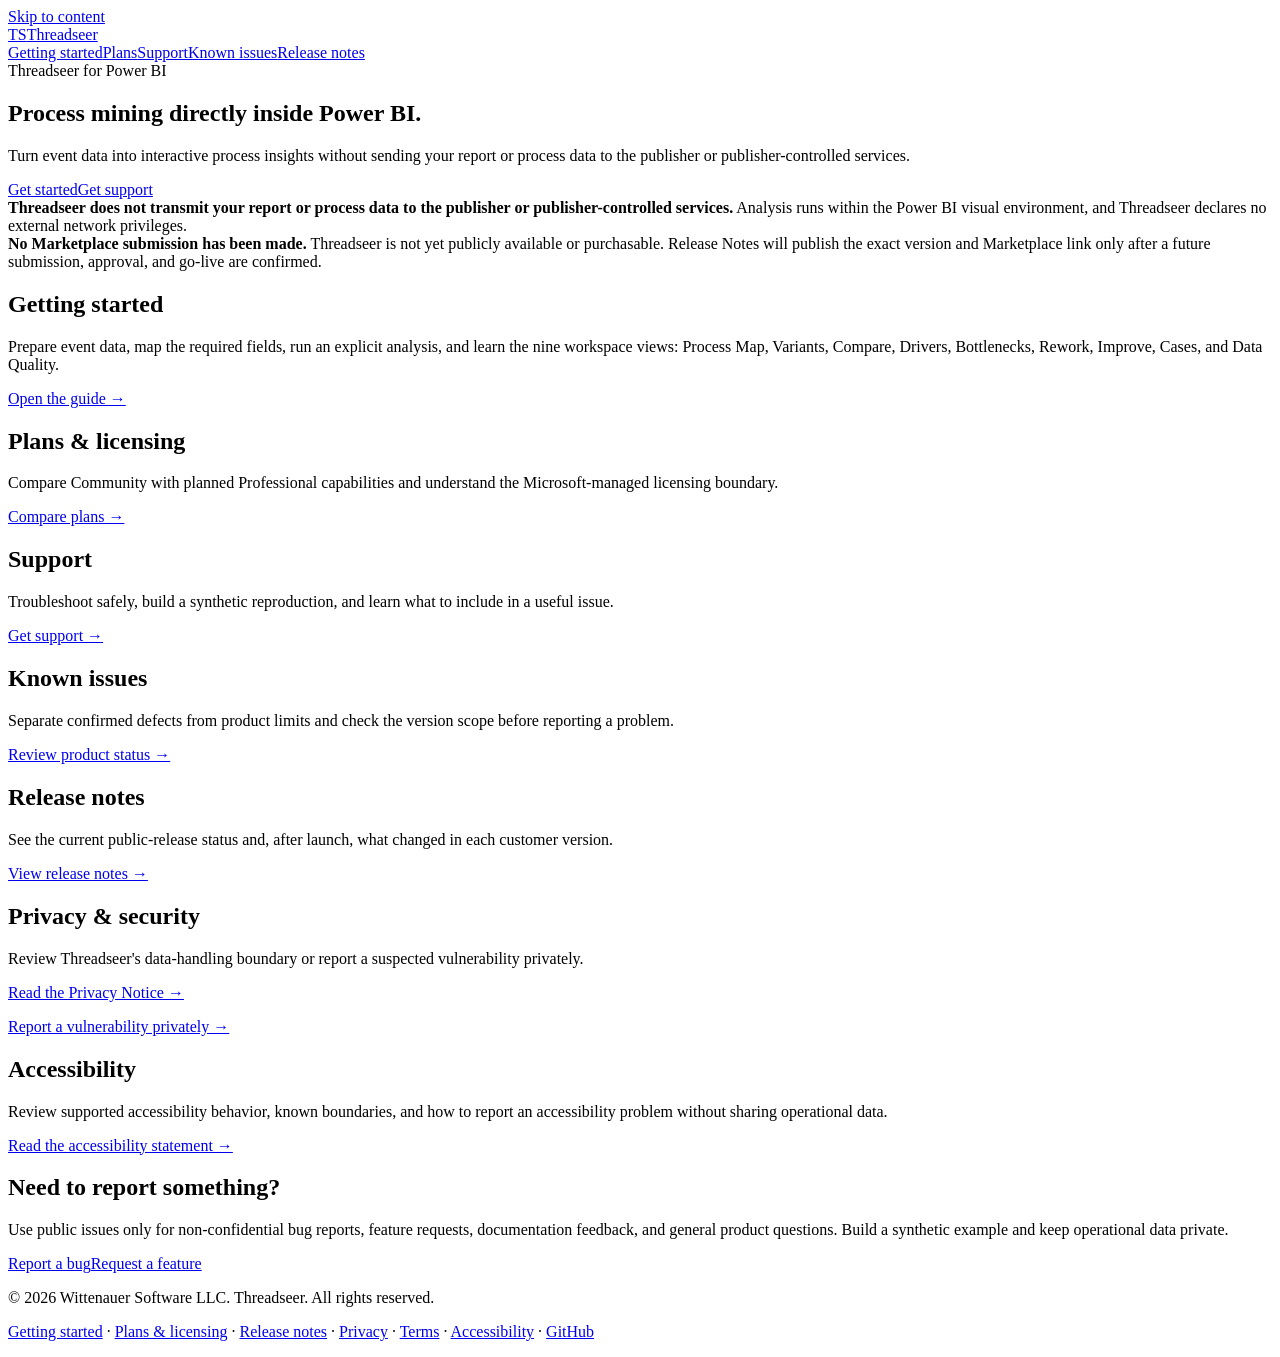
==== docs/index.html @ 97a92abc "Move Threadseer support to company ownership" ====
<!doctype html>
<html lang="en">
<head>
  <meta charset="utf-8">
  <meta name="viewport" content="width=device-width, initial-scale=1">
  <meta name="description" content="Threadseer brings privacy-first process mining, variants, bottlenecks, rework, and case investigation directly into Power BI.">
  <title>Threadseer for Power BI</title>
  <link rel="stylesheet" href="./assets/styles.css?v=20260809-docs-launch">
</head>
<body>
  <a class="skip-link" href="#main">Skip to content</a>
  <header class="site-header">
    <nav class="nav" aria-label="Primary">
      <a class="brand" href="./"><span class="brand-mark" aria-hidden="true">TS</span>Threadseer</a>
      <div class="nav-links"><a href="./getting-started/">Getting started</a><a href="./licensing/">Plans</a><a href="./support/">Support</a><a href="./known-issues/">Known issues</a><a href="./release-notes/">Release notes</a></div>
    </nav>
  </header>
  <main id="main">
    <section class="hero"><div class="hero-inner">
      <div class="eyebrow">Threadseer for Power BI</div>
      <h1>Process mining directly inside Power BI.</h1>
      <p class="lede">Turn event data into interactive process insights without sending your report or process data to the publisher or publisher-controlled services.</p>
      <div class="actions"><a class="button" href="./getting-started/">Get started</a><a class="button secondary" href="./support/">Get support</a></div>
    </div></section>
    <section class="content" aria-label="Threadseer resources">
      <div class="notice"><strong>Threadseer does not transmit your report or process data to the publisher or publisher-controlled services.</strong> Analysis runs within the Power BI visual environment, and Threadseer declares no external network privileges.</div>
      <div class="notice warning"><strong>No Marketplace submission has been made.</strong> Threadseer is not yet publicly available or purchasable. Release Notes will publish the exact version and Marketplace link only after a future submission, approval, and go-live are confirmed.</div>
      <div class="grid">
        <article class="card"><h2>Getting started</h2><p>Prepare event data, map the required fields, run an explicit analysis, and learn the nine workspace views: Process Map, Variants, Compare, Drivers, Bottlenecks, Rework, Improve, Cases, and Data Quality.</p><p><a href="./getting-started/">Open the guide &rarr;</a></p></article>
        <article class="card"><h2>Plans &amp; licensing</h2><p>Compare Community with planned Professional capabilities and understand the Microsoft-managed licensing boundary.</p><p><a href="./licensing/">Compare plans &rarr;</a></p></article>
        <article class="card"><h2>Support</h2><p>Troubleshoot safely, build a synthetic reproduction, and learn what to include in a useful issue.</p><p><a href="./support/">Get support &rarr;</a></p></article>
        <article class="card"><h2>Known issues</h2><p>Separate confirmed defects from product limits and check the version scope before reporting a problem.</p><p><a href="./known-issues/">Review product status &rarr;</a></p></article>
        <article class="card"><h2>Release notes</h2><p>See the current public-release status and, after launch, what changed in each customer version.</p><p><a href="./release-notes/">View release notes &rarr;</a></p></article>
        <article class="card"><h2>Privacy &amp; security</h2><p>Review Threadseer's data-handling boundary or report a suspected vulnerability privately.</p><p><a href="./privacy/">Read the Privacy Notice &rarr;</a></p><p><a href="https://github.com/wittenauer-software/threadseer-support/security/advisories/new">Report a vulnerability privately &rarr;</a></p></article>
        <article class="card"><h2>Accessibility</h2><p>Review supported accessibility behavior, known boundaries, and how to report an accessibility problem without sharing operational data.</p><p><a href="./accessibility/">Read the accessibility statement &rarr;</a></p></article>
      </div>
      <h2>Need to report something?</h2>
      <p>Use public issues only for non-confidential bug reports, feature requests, documentation feedback, and general product questions. Build a synthetic example and keep operational data private.</p>
      <div class="actions"><a class="button" href="https://github.com/wittenauer-software/threadseer-support/issues/new?template=bug_report.yml">Report a bug</a><a class="button secondary" href="https://github.com/wittenauer-software/threadseer-support/issues/new?template=feature_request.yml">Request a feature</a></div>
    </section>
  </main>
  <footer class="site-footer"><div class="footer-inner"><p>&copy; 2026 Wittenauer Software LLC. Threadseer. All rights reserved.</p><p><a href="./getting-started/">Getting started</a> &middot; <a href="./licensing/">Plans &amp; licensing</a> &middot; <a href="./release-notes/">Release notes</a> &middot; <a href="./privacy/">Privacy</a> &middot; <a href="./terms/">Terms</a> &middot; <a href="./accessibility/">Accessibility</a> &middot; <a href="https://github.com/wittenauer-software/threadseer-support">GitHub</a></p></div></footer>
</body>
</html>
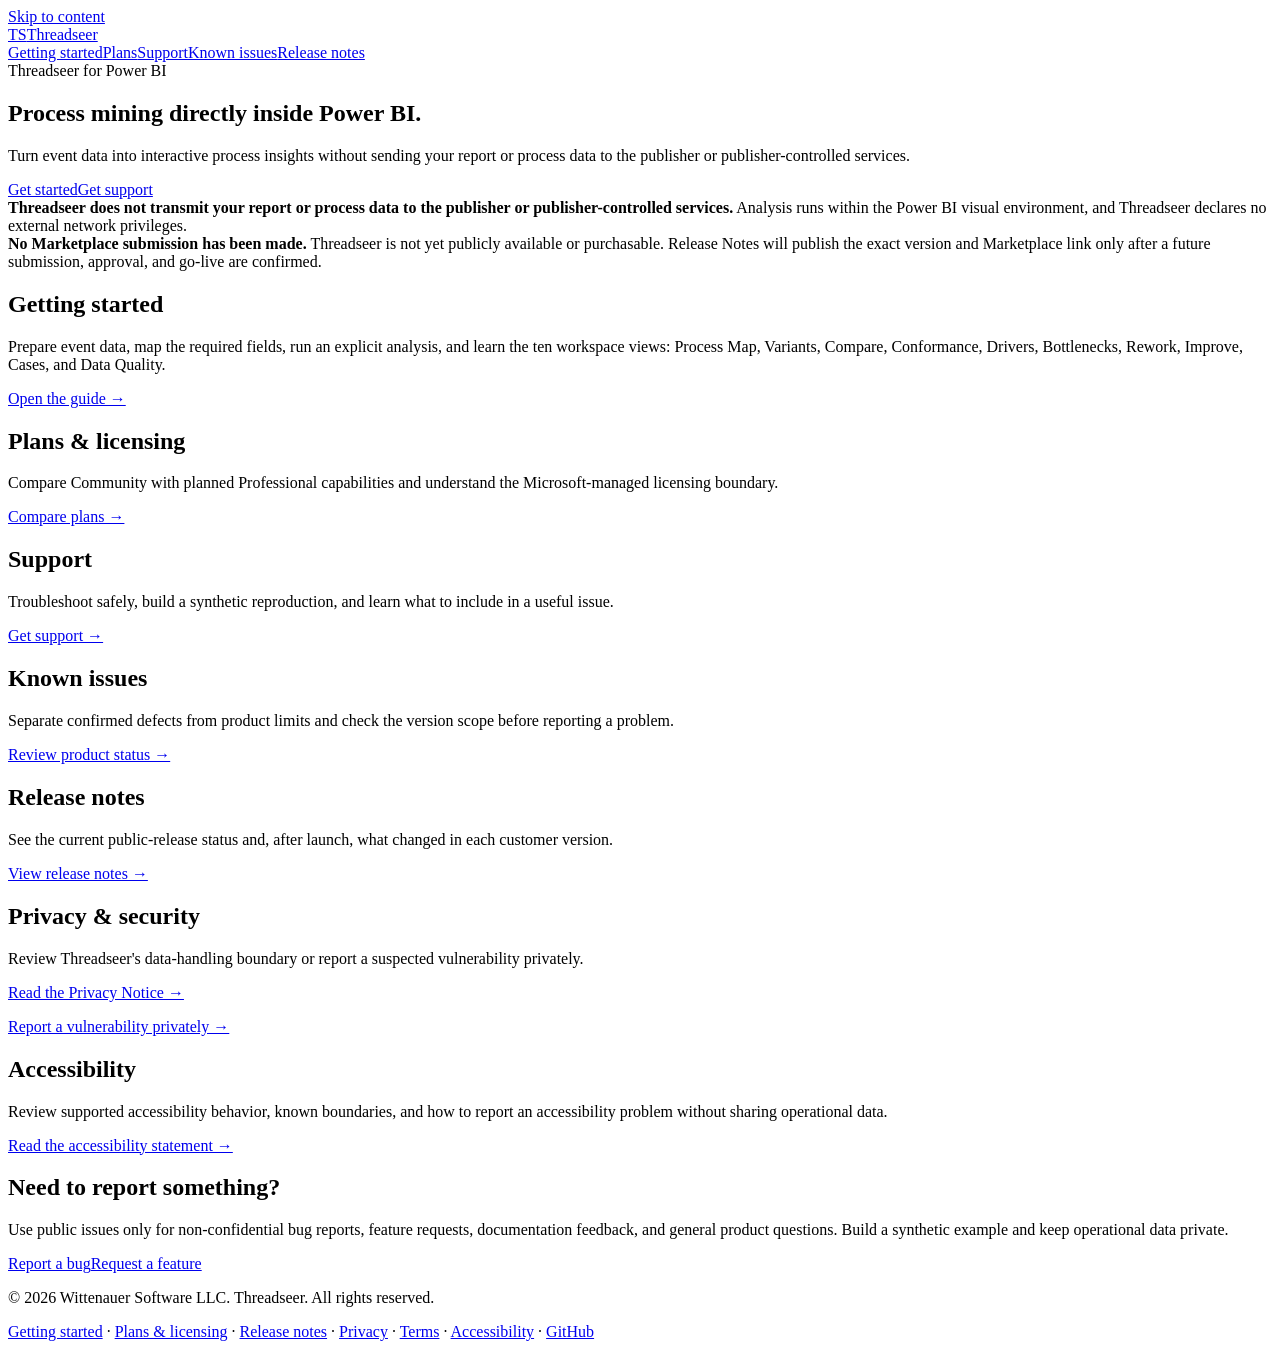
==== commit 5ae0c156: "docs: add conformance analysis guidance for 0.1.0.102" ====
--- a/docs/index.html
+++ b/docs/index.html
@@ -26,7 +26,7 @@
       <div class="notice"><strong>Threadseer does not transmit your report or process data to the publisher or publisher-controlled services.</strong> Analysis runs within the Power BI visual environment, and Threadseer declares no external network privileges.</div>
       <div class="notice warning"><strong>No Marketplace submission has been made.</strong> Threadseer is not yet publicly available or purchasable. Release Notes will publish the exact version and Marketplace link only after a future submission, approval, and go-live are confirmed.</div>
       <div class="grid">
-        <article class="card"><h2>Getting started</h2><p>Prepare event data, map the required fields, run an explicit analysis, and learn the nine workspace views: Process Map, Variants, Compare, Drivers, Bottlenecks, Rework, Improve, Cases, and Data Quality.</p><p><a href="./getting-started/">Open the guide &rarr;</a></p></article>
+        <article class="card"><h2>Getting started</h2><p>Prepare event data, map the required fields, run an explicit analysis, and learn the ten workspace views: Process Map, Variants, Compare, Conformance, Drivers, Bottlenecks, Rework, Improve, Cases, and Data Quality.</p><p><a href="./getting-started/">Open the guide &rarr;</a></p></article>
         <article class="card"><h2>Plans &amp; licensing</h2><p>Compare Community with planned Professional capabilities and understand the Microsoft-managed licensing boundary.</p><p><a href="./licensing/">Compare plans &rarr;</a></p></article>
         <article class="card"><h2>Support</h2><p>Troubleshoot safely, build a synthetic reproduction, and learn what to include in a useful issue.</p><p><a href="./support/">Get support &rarr;</a></p></article>
         <article class="card"><h2>Known issues</h2><p>Separate confirmed defects from product limits and check the version scope before reporting a problem.</p><p><a href="./known-issues/">Review product status &rarr;</a></p></article>
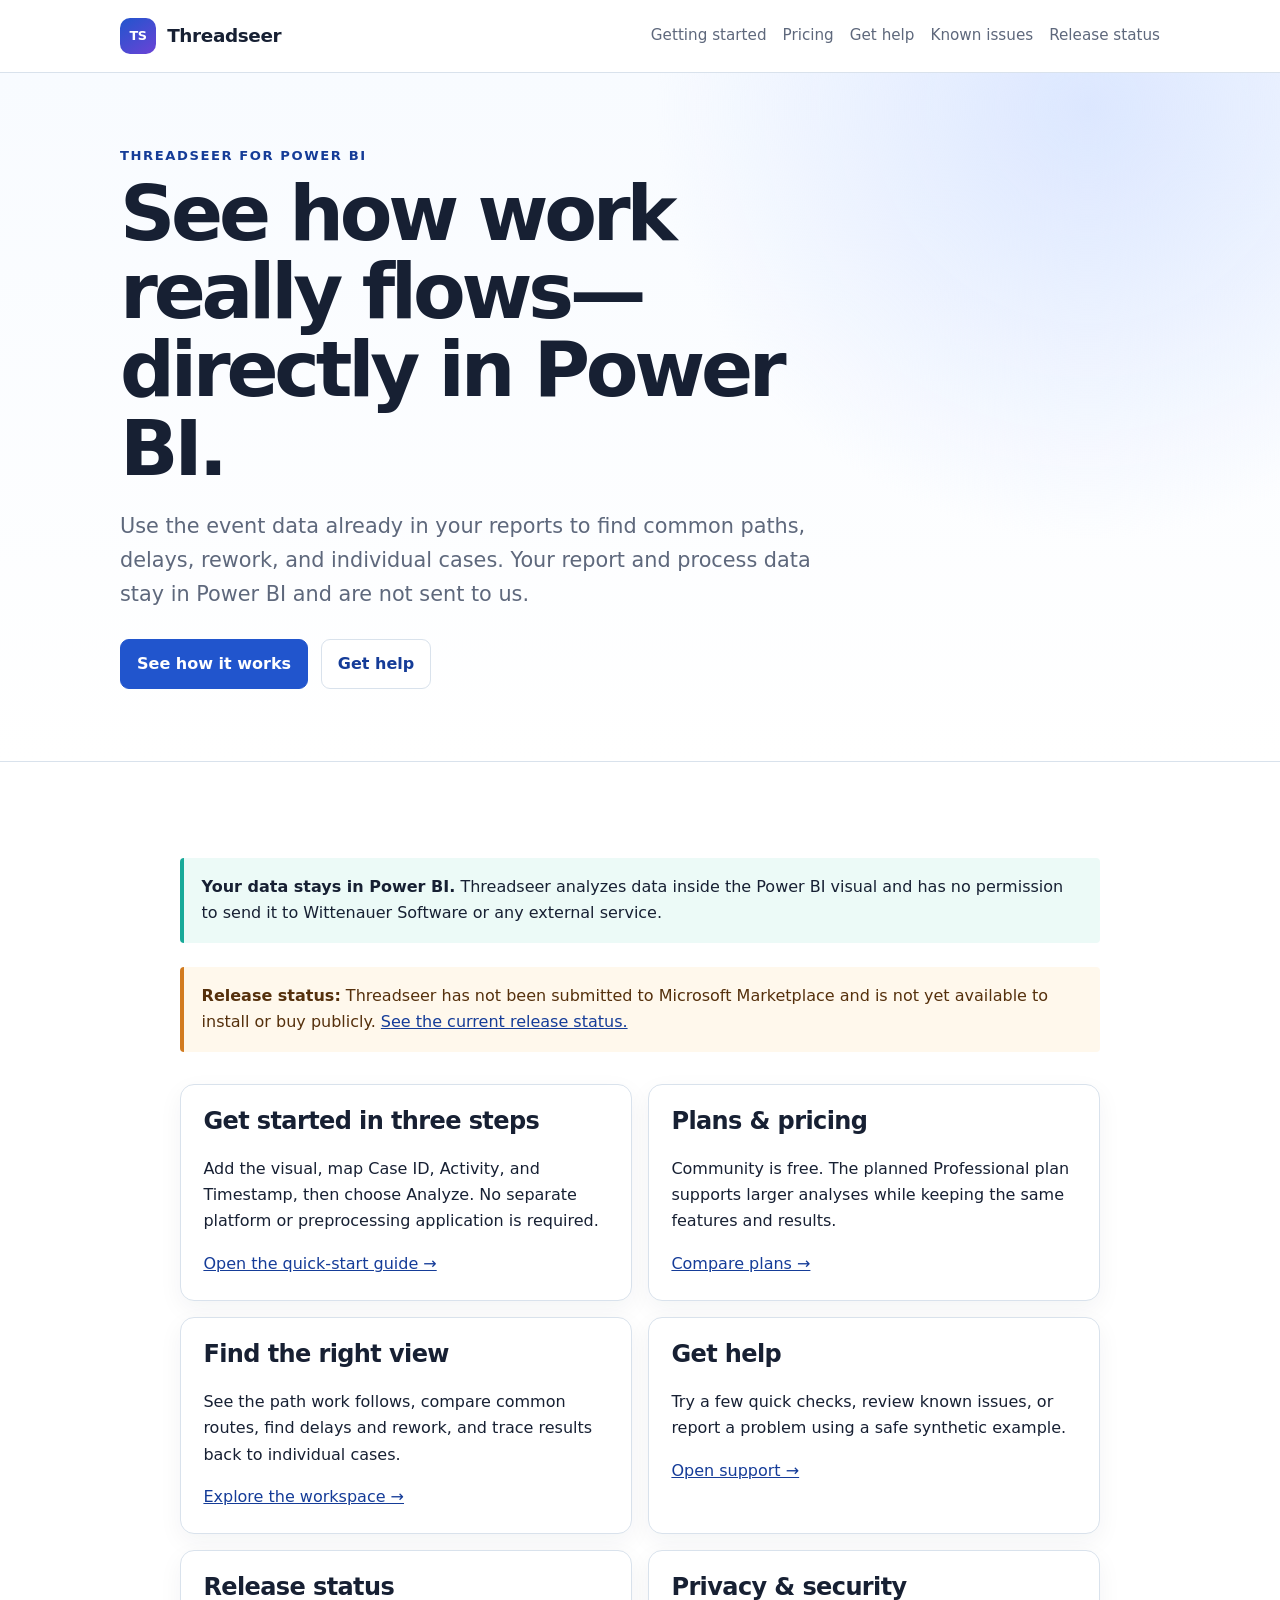
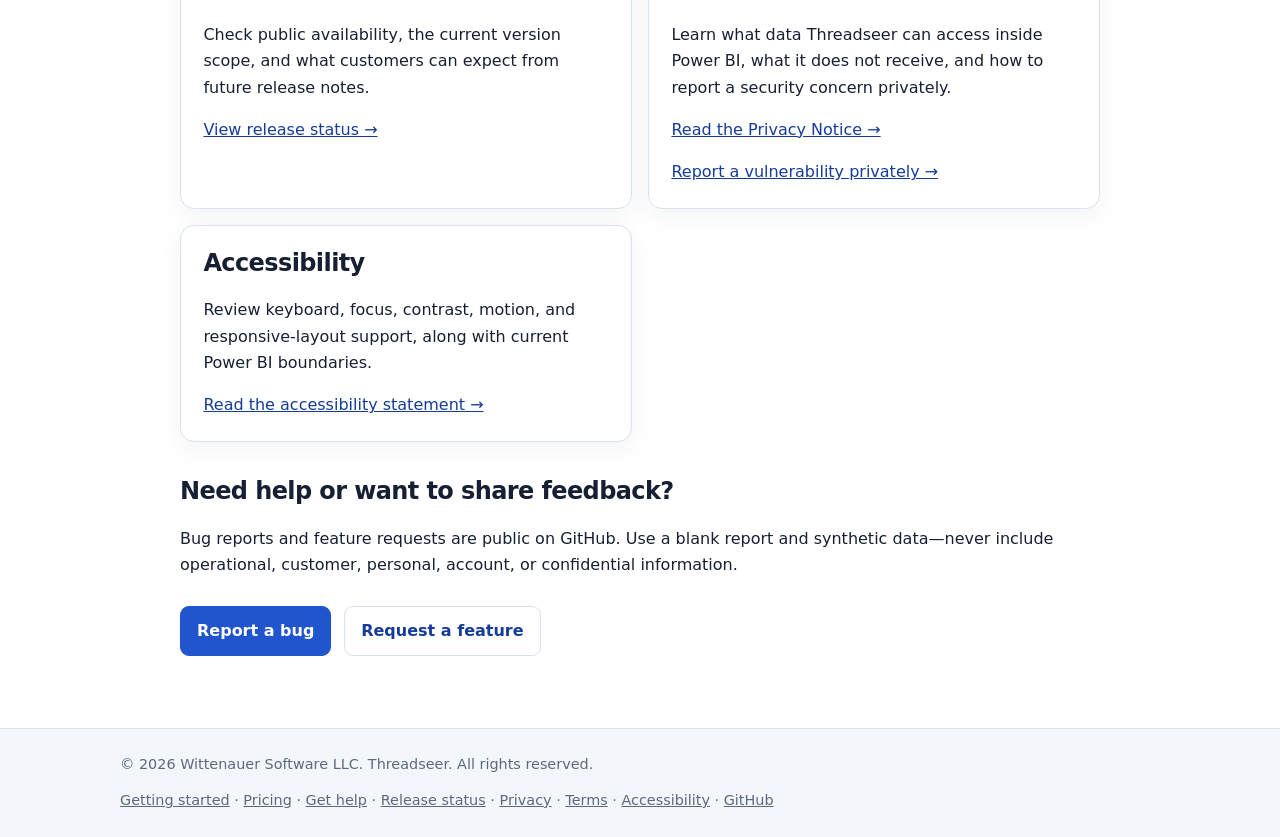
==== commit 4fa7cfdd: "Rewrite support site in business-friendly language" ====
--- a/docs/index.html
+++ b/docs/index.html
@@ -3,42 +3,42 @@
 <head>
   <meta charset="utf-8">
   <meta name="viewport" content="width=device-width, initial-scale=1">
-  <meta name="description" content="Threadseer brings privacy-first process mining, variants, bottlenecks, rework, and case investigation directly into Power BI.">
+  <meta name="description" content="See how work flows through your process, where it slows down, and where rework happens—directly in Power BI.">
   <title>Threadseer for Power BI</title>
-  <link rel="stylesheet" href="./assets/styles.css?v=20260809-docs-launch">
+  <link rel="stylesheet" href="./assets/styles.css?v=20260822-business-copy">
 </head>
 <body>
   <a class="skip-link" href="#main">Skip to content</a>
   <header class="site-header">
     <nav class="nav" aria-label="Primary">
       <a class="brand" href="./"><span class="brand-mark" aria-hidden="true">TS</span>Threadseer</a>
-      <div class="nav-links"><a href="./getting-started/">Getting started</a><a href="./licensing/">Plans</a><a href="./support/">Support</a><a href="./known-issues/">Known issues</a><a href="./release-notes/">Release notes</a></div>
+      <div class="nav-links"><a href="./getting-started/">Getting started</a><a href="./licensing/">Pricing</a><a href="./support/">Get help</a><a href="./known-issues/">Known issues</a><a href="./release-notes/">Release status</a></div>
     </nav>
   </header>
   <main id="main">
     <section class="hero"><div class="hero-inner">
       <div class="eyebrow">Threadseer for Power BI</div>
-      <h1>Process mining directly inside Power BI.</h1>
-      <p class="lede">Turn event data into interactive process insights without sending your report or process data to the publisher or publisher-controlled services.</p>
-      <div class="actions"><a class="button" href="./getting-started/">Get started</a><a class="button secondary" href="./support/">Get support</a></div>
+      <h1>See how work really flows—directly in Power BI.</h1>
+      <p class="lede">Use the event data already in your reports to find common paths, delays, rework, and individual cases. Your report and process data stay in Power BI and are not sent to us.</p>
+      <div class="actions"><a class="button" href="./getting-started/">See how it works</a><a class="button secondary" href="./support/">Get help</a></div>
     </div></section>
     <section class="content" aria-label="Threadseer resources">
-      <div class="notice"><strong>Threadseer does not transmit your report or process data to the publisher or publisher-controlled services.</strong> Analysis runs within the Power BI visual environment, and Threadseer declares no external network privileges.</div>
-      <div class="notice warning"><strong>No Marketplace submission has been made.</strong> Threadseer is not yet publicly available or purchasable. Release Notes will publish the exact version and Marketplace link only after a future submission, approval, and go-live are confirmed.</div>
+      <div class="notice"><strong>Your data stays in Power BI.</strong> Threadseer analyzes data inside the Power BI visual and has no permission to send it to Wittenauer Software or any external service.</div>
+      <div class="notice warning"><strong>Release status:</strong> Threadseer has not been submitted to Microsoft Marketplace and is not yet available to install or buy publicly. <a href="./release-notes/">See the current release status.</a></div>
       <div class="grid">
-        <article class="card"><h2>Getting started</h2><p>Prepare event data, map the required fields, run an explicit analysis, and learn the ten workspace views: Process Map, Variants, Compare, Conformance, Drivers, Bottlenecks, Rework, Improve, Cases, and Data Quality.</p><p><a href="./getting-started/">Open the guide &rarr;</a></p></article>
-        <article class="card"><h2>Plans &amp; licensing</h2><p>Compare Community with planned Professional capabilities and understand the Microsoft-managed licensing boundary.</p><p><a href="./licensing/">Compare plans &rarr;</a></p></article>
-        <article class="card"><h2>Support</h2><p>Troubleshoot safely, build a synthetic reproduction, and learn what to include in a useful issue.</p><p><a href="./support/">Get support &rarr;</a></p></article>
-        <article class="card"><h2>Known issues</h2><p>Separate confirmed defects from product limits and check the version scope before reporting a problem.</p><p><a href="./known-issues/">Review product status &rarr;</a></p></article>
-        <article class="card"><h2>Release notes</h2><p>See the current public-release status and, after launch, what changed in each customer version.</p><p><a href="./release-notes/">View release notes &rarr;</a></p></article>
-        <article class="card"><h2>Privacy &amp; security</h2><p>Review Threadseer's data-handling boundary or report a suspected vulnerability privately.</p><p><a href="./privacy/">Read the Privacy Notice &rarr;</a></p><p><a href="https://github.com/wittenauer-software/threadseer-support/security/advisories/new">Report a vulnerability privately &rarr;</a></p></article>
-        <article class="card"><h2>Accessibility</h2><p>Review supported accessibility behavior, known boundaries, and how to report an accessibility problem without sharing operational data.</p><p><a href="./accessibility/">Read the accessibility statement &rarr;</a></p></article>
+        <article class="card"><h2>Get started in three steps</h2><p>Add the visual, map Case ID, Activity, and Timestamp, then choose Analyze. No separate platform or preprocessing application is required.</p><p><a href="./getting-started/">Open the quick-start guide &rarr;</a></p></article>
+        <article class="card"><h2>Plans &amp; pricing</h2><p>Community is free. The planned Professional plan supports larger analyses while keeping the same features and results.</p><p><a href="./licensing/">Compare plans &rarr;</a></p></article>
+        <article class="card"><h2>Find the right view</h2><p>See the path work follows, compare common routes, find delays and rework, and trace results back to individual cases.</p><p><a href="./getting-started/#workspace">Explore the workspace &rarr;</a></p></article>
+        <article class="card"><h2>Get help</h2><p>Try a few quick checks, review known issues, or report a problem using a safe synthetic example.</p><p><a href="./support/">Open support &rarr;</a></p></article>
+        <article class="card"><h2>Release status</h2><p>Check public availability, the current version scope, and what customers can expect from future release notes.</p><p><a href="./release-notes/">View release status &rarr;</a></p></article>
+        <article class="card"><h2>Privacy &amp; security</h2><p>Learn what data Threadseer can access inside Power BI, what it does not receive, and how to report a security concern privately.</p><p><a href="./privacy/">Read the Privacy Notice &rarr;</a></p><p><a href="https://github.com/wittenauer-software/threadseer-support/security/advisories/new">Report a vulnerability privately &rarr;</a></p></article>
+        <article class="card"><h2>Accessibility</h2><p>Review keyboard, focus, contrast, motion, and responsive-layout support, along with current Power BI boundaries.</p><p><a href="./accessibility/">Read the accessibility statement &rarr;</a></p></article>
       </div>
-      <h2>Need to report something?</h2>
-      <p>Use public issues only for non-confidential bug reports, feature requests, documentation feedback, and general product questions. Build a synthetic example and keep operational data private.</p>
+      <h2>Need help or want to share feedback?</h2>
+      <p>Bug reports and feature requests are public on GitHub. Use a blank report and synthetic data—never include operational, customer, personal, account, or confidential information.</p>
       <div class="actions"><a class="button" href="https://github.com/wittenauer-software/threadseer-support/issues/new?template=bug_report.yml">Report a bug</a><a class="button secondary" href="https://github.com/wittenauer-software/threadseer-support/issues/new?template=feature_request.yml">Request a feature</a></div>
     </section>
   </main>
-  <footer class="site-footer"><div class="footer-inner"><p>&copy; 2026 Wittenauer Software LLC. Threadseer. All rights reserved.</p><p><a href="./getting-started/">Getting started</a> &middot; <a href="./licensing/">Plans &amp; licensing</a> &middot; <a href="./release-notes/">Release notes</a> &middot; <a href="./privacy/">Privacy</a> &middot; <a href="./terms/">Terms</a> &middot; <a href="./accessibility/">Accessibility</a> &middot; <a href="https://github.com/wittenauer-software/threadseer-support">GitHub</a></p></div></footer>
+  <footer class="site-footer"><div class="footer-inner"><p>&copy; 2026 Wittenauer Software LLC. Threadseer. All rights reserved.</p><p><a href="./getting-started/">Getting started</a> &middot; <a href="./licensing/">Pricing</a> &middot; <a href="./support/">Get help</a> &middot; <a href="./release-notes/">Release status</a> &middot; <a href="./privacy/">Privacy</a> &middot; <a href="./terms/">Terms</a> &middot; <a href="./accessibility/">Accessibility</a> &middot; <a href="https://github.com/wittenauer-software/threadseer-support">GitHub</a></p></div></footer>
 </body>
 </html>
--- a/docs/assets/styles.css
+++ b/docs/assets/styles.css
@@ -0,0 +1,93 @@
+:root {
+  color-scheme: light;
+  --ink: #172033;
+  --muted: #5e687c;
+  --paper: #ffffff;
+  --wash: #f3f7fb;
+  --line: #d9e2ec;
+  --brand: #2155cd;
+  --brand-dark: #153c98;
+  --accent: #18a999;
+  --warning: #8a4b08;
+  font-family: Inter, "Segoe UI", system-ui, -apple-system, BlinkMacSystemFont, sans-serif;
+}
+
+* { box-sizing: border-box; }
+html { scroll-behavior: smooth; }
+body { margin: 0; color: var(--ink); background: var(--paper); line-height: 1.65; }
+a { color: var(--brand-dark); }
+a:hover { color: var(--brand); }
+a:focus-visible, .button:focus-visible, summary:focus-visible, .table-wrap:focus-visible { outline: 3px solid #ffbf47; outline-offset: 3px; }
+.skip-link { position: absolute; left: -999px; top: 0; padding: .6rem 1rem; background: var(--ink); color: white; z-index: 20; }
+.skip-link:focus { left: 1rem; top: 1rem; }
+.site-header { border-bottom: 1px solid var(--line); background: rgba(255,255,255,.96); }
+.nav { max-width: 1080px; margin: 0 auto; min-height: 72px; padding: 0 1.25rem; display: flex; align-items: center; justify-content: space-between; gap: 1.25rem; }
+.brand { display: inline-flex; align-items: center; gap: .7rem; color: var(--ink); text-decoration: none; font-size: 1.15rem; font-weight: 750; letter-spacing: -.02em; }
+.brand-mark { display: grid; place-items: center; width: 36px; height: 36px; color: white; background: linear-gradient(145deg, var(--brand), #6b43d6); border-radius: 10px; font-size: .8rem; letter-spacing: -.03em; }
+.nav-links { display: flex; flex-wrap: wrap; gap: .25rem 1rem; }
+.nav-links a { color: var(--muted); text-decoration: none; font-size: .95rem; }
+.nav-links a:hover { color: var(--ink); }
+.nav-links a[aria-current="page"] { color: var(--ink); font-weight: 700; text-decoration: underline; text-decoration-thickness: 2px; text-underline-offset: .35rem; }
+main { min-height: calc(100vh - 190px); }
+.hero { background: radial-gradient(circle at 85% 5%, #dce7ff 0, transparent 34%), linear-gradient(180deg, #f8fbff, var(--paper)); border-bottom: 1px solid var(--line); }
+.hero-inner, .content { max-width: 960px; margin: 0 auto; padding: 4.5rem 1.25rem; }
+.hero-inner { max-width: 1080px; }
+.eyebrow { color: var(--brand-dark); font-size: .82rem; font-weight: 750; letter-spacing: .12em; text-transform: uppercase; }
+h1 { max-width: 760px; margin: .5rem 0 1rem; font-size: clamp(2.3rem, 7vw, 4.8rem); line-height: 1.02; letter-spacing: -.055em; }
+.page h1 { font-size: clamp(2.25rem, 6vw, 3.8rem); }
+h2 { margin-top: 2.2rem; line-height: 1.2; letter-spacing: -.025em; }
+h3 { line-height: 1.3; }
+.lede { max-width: 720px; color: var(--muted); font-size: clamp(1.05rem, 2.5vw, 1.3rem); }
+.actions { display: flex; flex-wrap: wrap; gap: .8rem; margin-top: 1.7rem; }
+.button { display: inline-flex; align-items: center; justify-content: center; min-height: 46px; padding: .68rem 1rem; border: 1px solid var(--brand); border-radius: 9px; background: var(--brand); color: white; text-decoration: none; font-weight: 700; transition: background-color .15s ease, border-color .15s ease, box-shadow .15s ease, color .15s ease; }
+.button.secondary { color: var(--brand-dark); background: white; border-color: var(--line); }
+a.button:hover { color: white; background: var(--brand-dark); border-color: var(--brand-dark); box-shadow: 0 6px 16px rgba(21,60,152,.22); }
+a.button.secondary:hover { color: var(--brand-dark); background: var(--wash); border-color: var(--brand); box-shadow: 0 6px 16px rgba(23,32,51,.1); }
+.grid { display: grid; grid-template-columns: repeat(2, minmax(0, 1fr)); gap: 1rem; margin-top: 2rem; }
+.card { padding: 1.4rem; border: 1px solid var(--line); border-radius: 14px; background: white; box-shadow: 0 8px 24px rgba(23,32,51,.05); }
+.card h2, .card h3 { margin-top: 0; }
+.card p:last-child { margin-bottom: 0; }
+.plan-grid { display: grid; grid-template-columns: repeat(2, minmax(0, 1fr)); gap: 1rem; margin: 2rem 0; }
+.plan-card { display: flex; flex-direction: column; }
+.plan-card.featured { border: 2px solid var(--brand); box-shadow: 0 12px 30px rgba(33,85,205,.12); }
+.plan-card .checklist { padding-left: 1.25rem; }
+.price { margin: .25rem 0; color: var(--ink); font-size: clamp(2rem, 5vw, 3rem); font-weight: 800; line-height: 1.1; letter-spacing: -.045em; }
+.price span { color: var(--muted); font-size: 1rem; font-weight: 600; letter-spacing: normal; }
+.price-secondary { margin-top: 0; color: var(--muted); }
+.steps-grid, .workspace-grid, .support-options, .privacy-summary { grid-template-columns: repeat(3, minmax(0, 1fr)); }
+.step-number { display: grid; place-items: center; width: 2rem; height: 2rem; margin-bottom: .9rem; border-radius: 50%; color: white; background: var(--brand); font-weight: 800; }
+.status-grid { display: grid; grid-template-columns: repeat(2, minmax(0, 1fr)); gap: .75rem; margin: 1.5rem 0; }
+.status-item { display: flex; flex-direction: column; gap: .15rem; padding: 1rem; border: 1px solid var(--line); border-radius: 10px; background: var(--wash); }
+.status-item span { color: var(--muted); }
+.notice { margin: 1.5rem 0; padding: 1rem 1.1rem; border-left: 4px solid var(--accent); border-radius: 4px; background: #ecfaf7; }
+.notice.warning { border-left-color: #d27b1f; background: #fff8ec; color: #55300c; }
+.checklist li { margin-bottom: .55rem; }
+.table-wrap { max-width: 100%; margin: 1.5rem 0; overflow-x: auto; border: 1px solid var(--line); border-radius: 10px; }
+table { width: 100%; min-width: 680px; border-collapse: collapse; background: white; }
+th, td { padding: .8rem .9rem; border-bottom: 1px solid var(--line); text-align: left; vertical-align: top; }
+th { background: var(--wash); font-size: .92rem; }
+tr:last-child td { border-bottom: 0; }
+.content li + li { margin-top: .35rem; }
+.meta { color: var(--muted); font-size: .92rem; }
+details { margin: 1.5rem 0; border: 1px solid var(--line); border-radius: 10px; background: white; }
+summary { padding: 1rem 1.1rem; color: var(--ink); cursor: pointer; font-weight: 750; }
+details[open] summary { border-bottom: 1px solid var(--line); background: var(--wash); }
+.details-body { padding: .2rem 1.1rem 1rem; }
+.details-body.table-wrap { margin: 0; padding: 0; border: 0; border-radius: 0 0 10px 10px; }
+.site-footer { border-top: 1px solid var(--line); background: var(--wash); }
+.footer-inner { max-width: 1080px; margin: 0 auto; padding: 1.5rem 1.25rem; display: flex; flex-wrap: wrap; justify-content: space-between; gap: .75rem 1.5rem; color: var(--muted); font-size: .9rem; }
+.footer-inner p { margin: 0; }
+.footer-inner a { color: inherit; }
+code { padding: .12rem .35rem; border-radius: 4px; background: var(--wash); }
+
+@media (max-width: 700px) {
+  .nav { align-items: flex-start; flex-direction: column; padding-top: 1rem; padding-bottom: 1rem; }
+  .nav-links { row-gap: .65rem; }
+  .grid, .plan-grid, .steps-grid, .workspace-grid, .support-options, .privacy-summary, .status-grid { grid-template-columns: 1fr; }
+  .hero-inner, .content { padding-top: 3rem; padding-bottom: 3rem; }
+}
+
+@media (prefers-reduced-motion: reduce) {
+  html { scroll-behavior: auto; }
+  .button { transition: none; }
+}
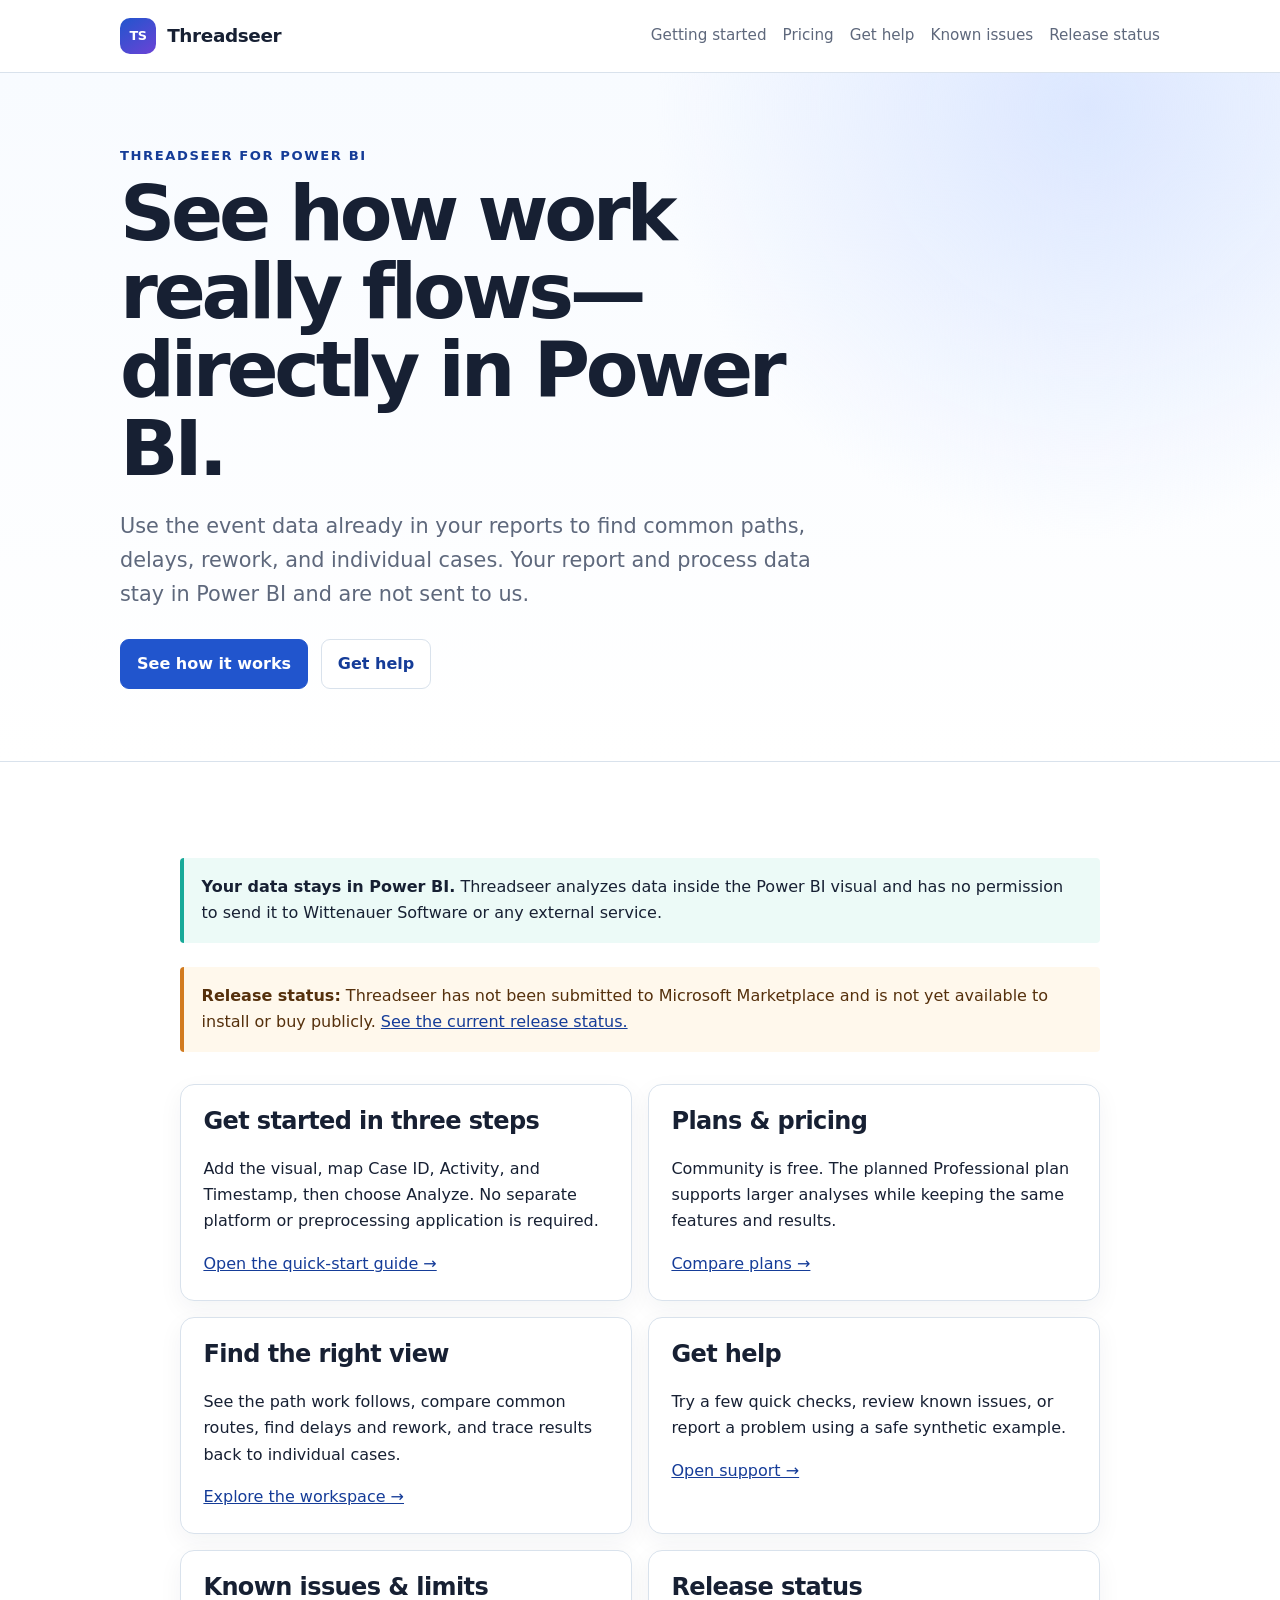
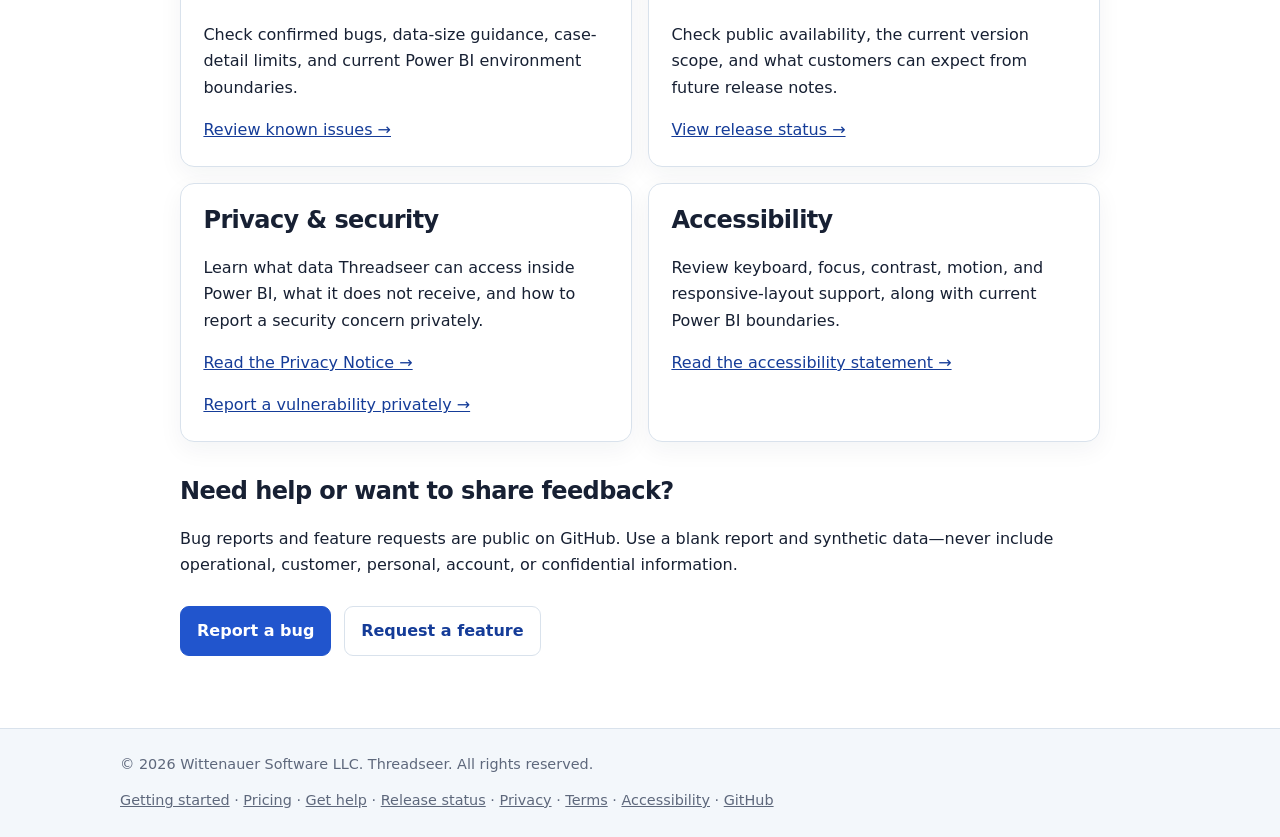
==== commit cf82ea13: "Refine support copy after full-page review" ====
--- a/docs/index.html
+++ b/docs/index.html
@@ -30,6 +30,7 @@
         <article class="card"><h2>Plans &amp; pricing</h2><p>Community is free. The planned Professional plan supports larger analyses while keeping the same features and results.</p><p><a href="./licensing/">Compare plans &rarr;</a></p></article>
         <article class="card"><h2>Find the right view</h2><p>See the path work follows, compare common routes, find delays and rework, and trace results back to individual cases.</p><p><a href="./getting-started/#workspace">Explore the workspace &rarr;</a></p></article>
         <article class="card"><h2>Get help</h2><p>Try a few quick checks, review known issues, or report a problem using a safe synthetic example.</p><p><a href="./support/">Open support &rarr;</a></p></article>
+        <article class="card"><h2>Known issues &amp; limits</h2><p>Check confirmed bugs, data-size guidance, case-detail limits, and current Power BI environment boundaries.</p><p><a href="./known-issues/">Review known issues &rarr;</a></p></article>
         <article class="card"><h2>Release status</h2><p>Check public availability, the current version scope, and what customers can expect from future release notes.</p><p><a href="./release-notes/">View release status &rarr;</a></p></article>
         <article class="card"><h2>Privacy &amp; security</h2><p>Learn what data Threadseer can access inside Power BI, what it does not receive, and how to report a security concern privately.</p><p><a href="./privacy/">Read the Privacy Notice &rarr;</a></p><p><a href="https://github.com/wittenauer-software/threadseer-support/security/advisories/new">Report a vulnerability privately &rarr;</a></p></article>
         <article class="card"><h2>Accessibility</h2><p>Review keyboard, focus, contrast, motion, and responsive-layout support, along with current Power BI boundaries.</p><p><a href="./accessibility/">Read the accessibility statement &rarr;</a></p></article>
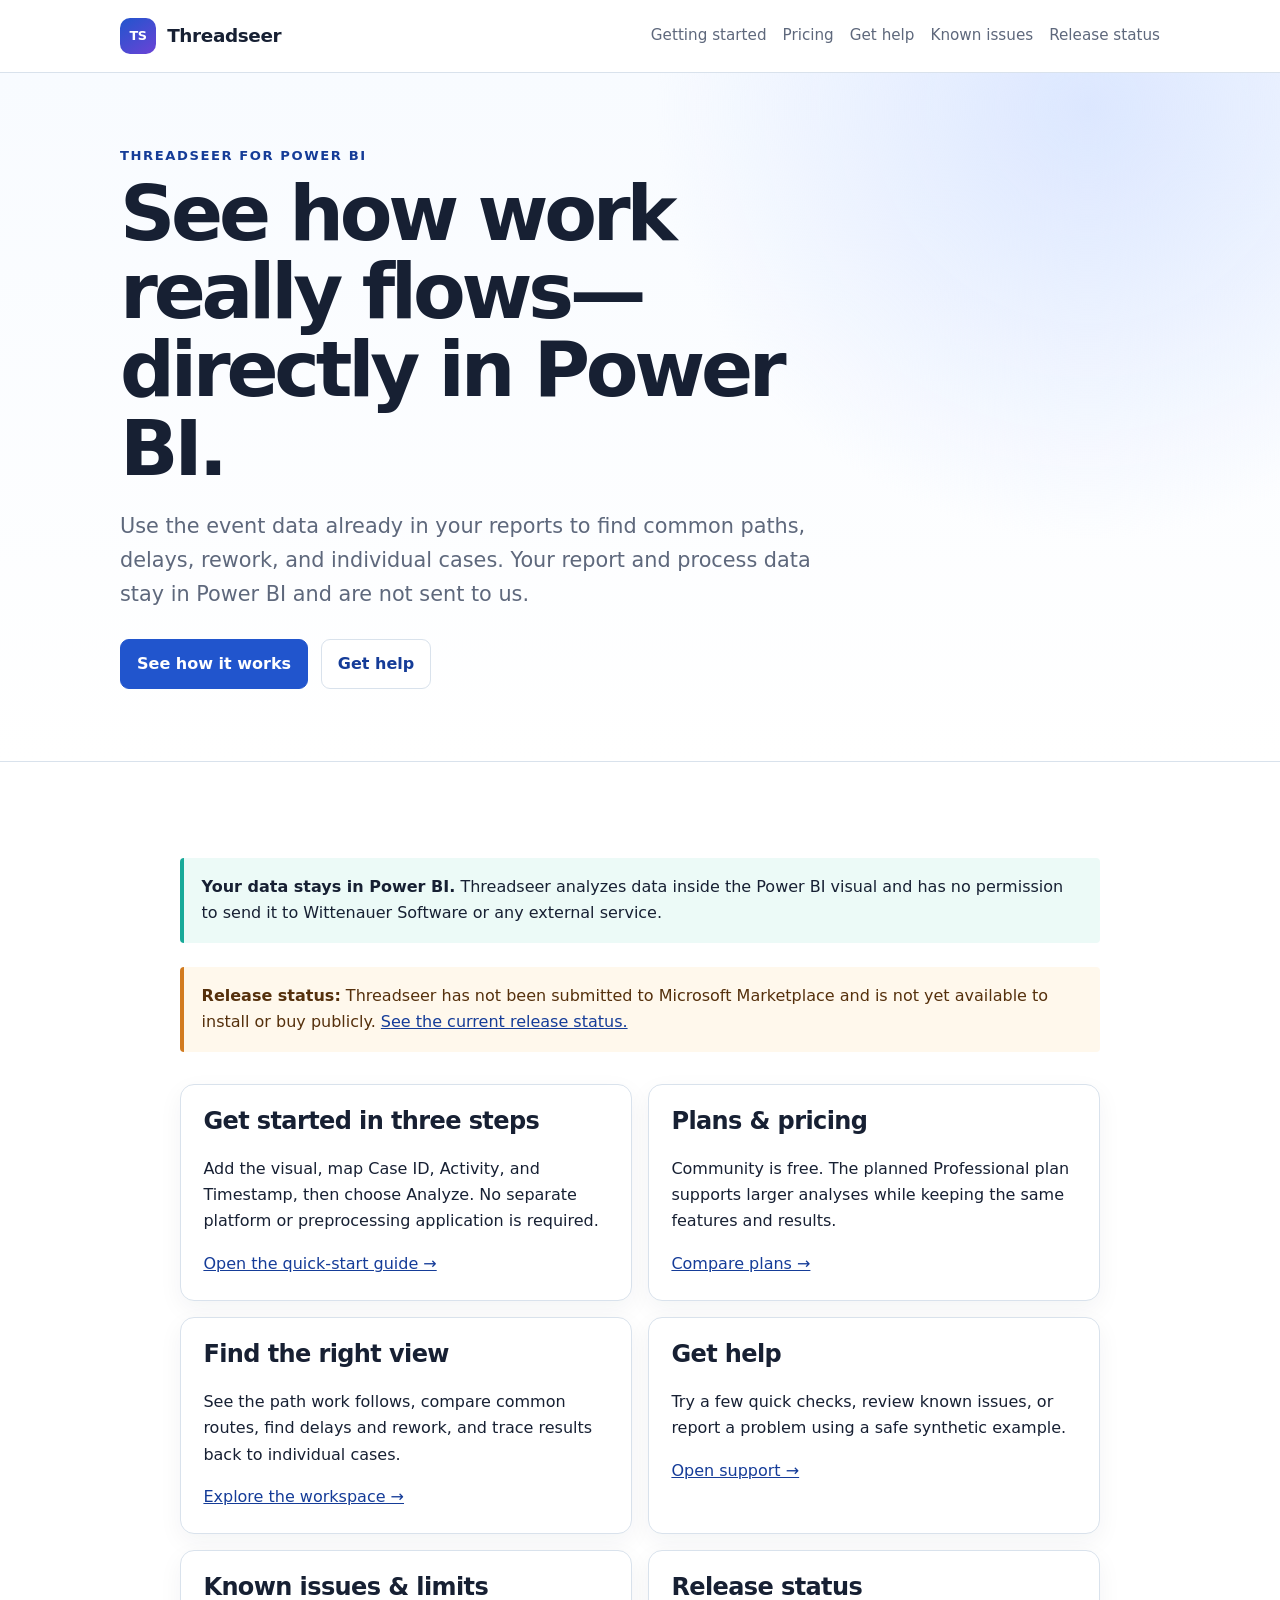
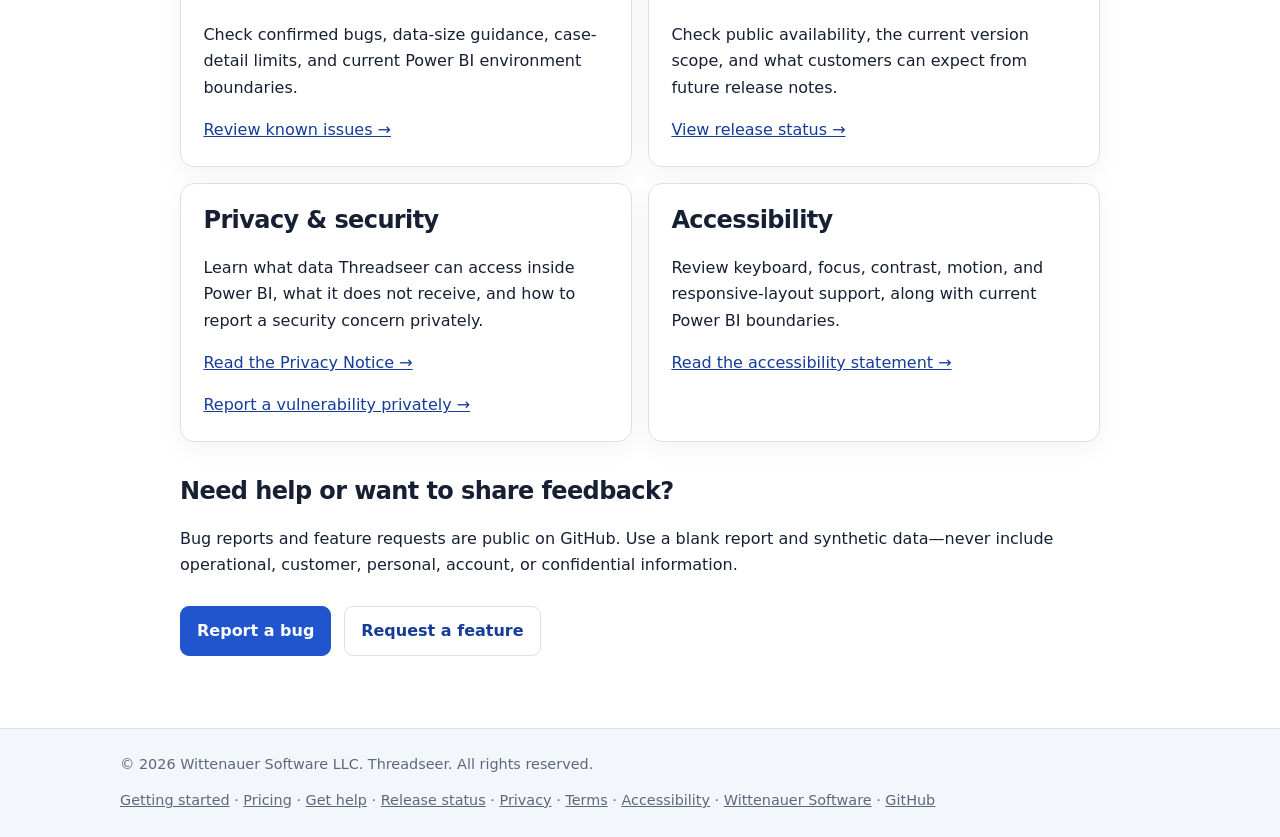
==== commit 76584495: "Link support site to company website" ====
--- a/docs/index.html
+++ b/docs/index.html
@@ -40,6 +40,6 @@
       <div class="actions"><a class="button" href="https://github.com/wittenauer-software/threadseer-support/issues/new?template=bug_report.yml">Report a bug</a><a class="button secondary" href="https://github.com/wittenauer-software/threadseer-support/issues/new?template=feature_request.yml">Request a feature</a></div>
     </section>
   </main>
-  <footer class="site-footer"><div class="footer-inner"><p>&copy; 2026 Wittenauer Software LLC. Threadseer. All rights reserved.</p><p><a href="./getting-started/">Getting started</a> &middot; <a href="./licensing/">Pricing</a> &middot; <a href="./support/">Get help</a> &middot; <a href="./release-notes/">Release status</a> &middot; <a href="./privacy/">Privacy</a> &middot; <a href="./terms/">Terms</a> &middot; <a href="./accessibility/">Accessibility</a> &middot; <a href="https://github.com/wittenauer-software/threadseer-support">GitHub</a></p></div></footer>
+  <footer class="site-footer"><div class="footer-inner"><p>&copy; 2026 Wittenauer Software LLC. Threadseer. All rights reserved.</p><p><a href="./getting-started/">Getting started</a> &middot; <a href="./licensing/">Pricing</a> &middot; <a href="./support/">Get help</a> &middot; <a href="./release-notes/">Release status</a> &middot; <a href="./privacy/">Privacy</a> &middot; <a href="./terms/">Terms</a> &middot; <a href="./accessibility/">Accessibility</a> &middot; <a href="https://wittenauersoftware.com">Wittenauer Software</a> &middot; <a href="https://github.com/wittenauer-software/threadseer-support">GitHub</a></p></div></footer>
 </body>
 </html>
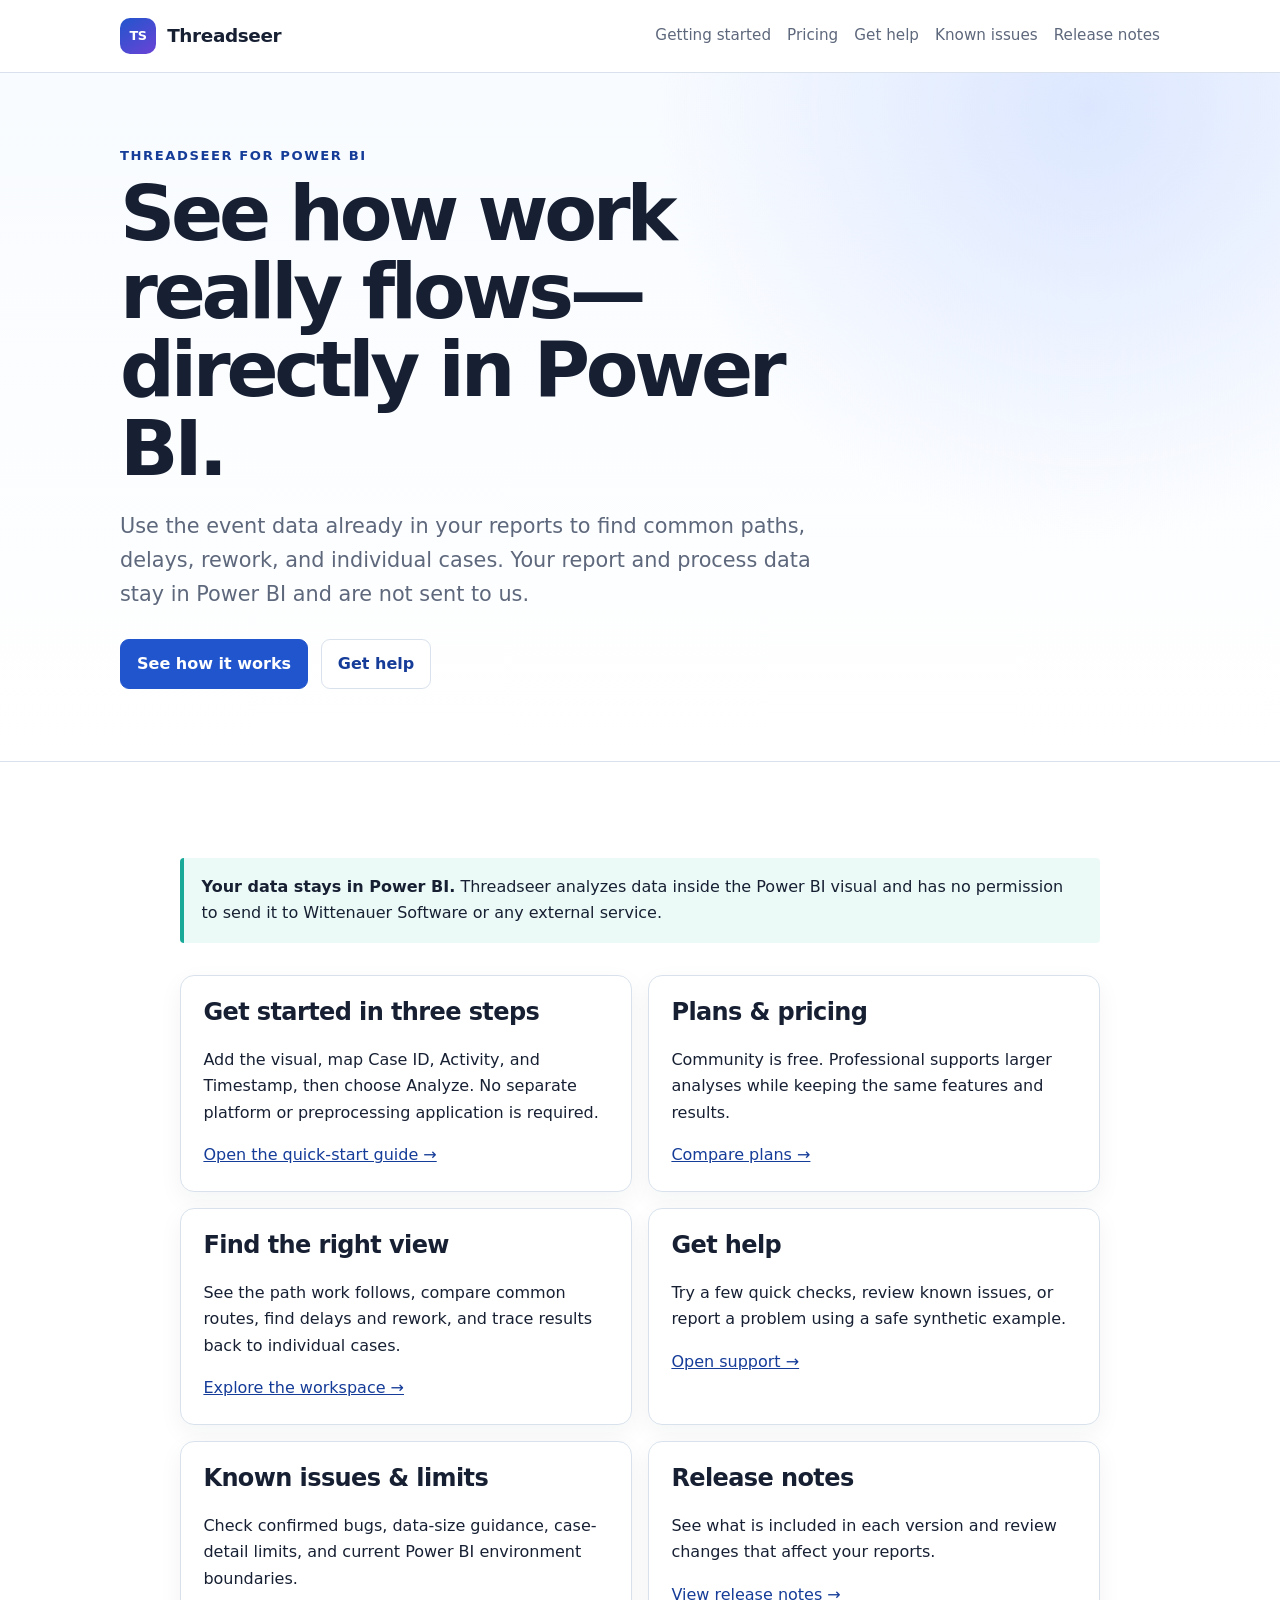
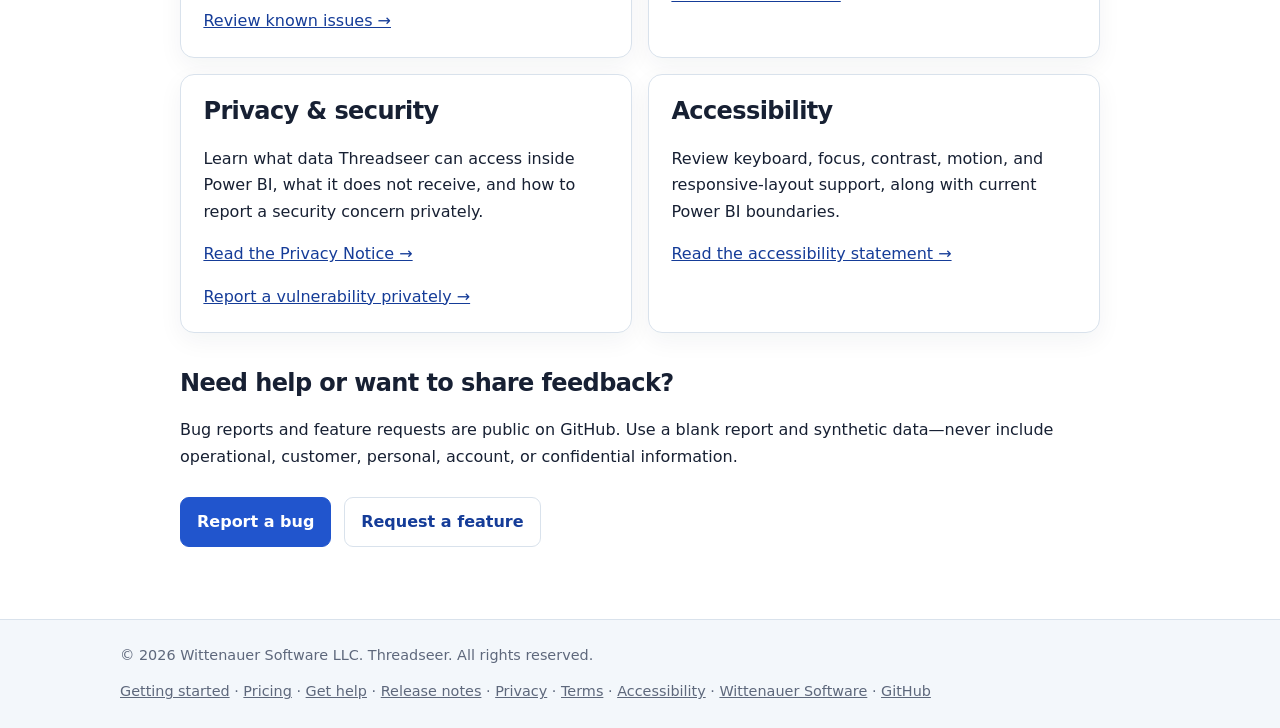
==== commit d5fb06b3: "Replace launch-status copy with complete product documentation" ====
--- a/docs/index.html
+++ b/docs/index.html
@@ -12,7 +12,7 @@
   <header class="site-header">
     <nav class="nav" aria-label="Primary">
       <a class="brand" href="./"><span class="brand-mark" aria-hidden="true">TS</span>Threadseer</a>
-      <div class="nav-links"><a href="./getting-started/">Getting started</a><a href="./licensing/">Pricing</a><a href="./support/">Get help</a><a href="./known-issues/">Known issues</a><a href="./release-notes/">Release status</a></div>
+      <div class="nav-links"><a href="./getting-started/">Getting started</a><a href="./licensing/">Pricing</a><a href="./support/">Get help</a><a href="./known-issues/">Known issues</a><a href="./release-notes/">Release notes</a></div>
     </nav>
   </header>
   <main id="main">
@@ -24,14 +24,13 @@
     </div></section>
     <section class="content" aria-label="Threadseer resources">
       <div class="notice"><strong>Your data stays in Power BI.</strong> Threadseer analyzes data inside the Power BI visual and has no permission to send it to Wittenauer Software or any external service.</div>
-      <div class="notice warning"><strong>Release status:</strong> Threadseer has not been submitted to Microsoft Marketplace and is not yet available to install or buy publicly. <a href="./release-notes/">See the current release status.</a></div>
       <div class="grid">
         <article class="card"><h2>Get started in three steps</h2><p>Add the visual, map Case ID, Activity, and Timestamp, then choose Analyze. No separate platform or preprocessing application is required.</p><p><a href="./getting-started/">Open the quick-start guide &rarr;</a></p></article>
-        <article class="card"><h2>Plans &amp; pricing</h2><p>Community is free. The planned Professional plan supports larger analyses while keeping the same features and results.</p><p><a href="./licensing/">Compare plans &rarr;</a></p></article>
+        <article class="card"><h2>Plans &amp; pricing</h2><p>Community is free. Professional supports larger analyses while keeping the same features and results.</p><p><a href="./licensing/">Compare plans &rarr;</a></p></article>
         <article class="card"><h2>Find the right view</h2><p>See the path work follows, compare common routes, find delays and rework, and trace results back to individual cases.</p><p><a href="./getting-started/#workspace">Explore the workspace &rarr;</a></p></article>
         <article class="card"><h2>Get help</h2><p>Try a few quick checks, review known issues, or report a problem using a safe synthetic example.</p><p><a href="./support/">Open support &rarr;</a></p></article>
         <article class="card"><h2>Known issues &amp; limits</h2><p>Check confirmed bugs, data-size guidance, case-detail limits, and current Power BI environment boundaries.</p><p><a href="./known-issues/">Review known issues &rarr;</a></p></article>
-        <article class="card"><h2>Release status</h2><p>Check public availability, the current version scope, and what customers can expect from future release notes.</p><p><a href="./release-notes/">View release status &rarr;</a></p></article>
+        <article class="card"><h2>Release notes</h2><p>See what is included in each version and review changes that affect your reports.</p><p><a href="./release-notes/">View release notes &rarr;</a></p></article>
         <article class="card"><h2>Privacy &amp; security</h2><p>Learn what data Threadseer can access inside Power BI, what it does not receive, and how to report a security concern privately.</p><p><a href="./privacy/">Read the Privacy Notice &rarr;</a></p><p><a href="https://github.com/wittenauer-software/threadseer-support/security/advisories/new">Report a vulnerability privately &rarr;</a></p></article>
         <article class="card"><h2>Accessibility</h2><p>Review keyboard, focus, contrast, motion, and responsive-layout support, along with current Power BI boundaries.</p><p><a href="./accessibility/">Read the accessibility statement &rarr;</a></p></article>
       </div>
@@ -40,6 +39,6 @@
       <div class="actions"><a class="button" href="https://github.com/wittenauer-software/threadseer-support/issues/new?template=bug_report.yml">Report a bug</a><a class="button secondary" href="https://github.com/wittenauer-software/threadseer-support/issues/new?template=feature_request.yml">Request a feature</a></div>
     </section>
   </main>
-  <footer class="site-footer"><div class="footer-inner"><p>&copy; 2026 Wittenauer Software LLC. Threadseer. All rights reserved.</p><p><a href="./getting-started/">Getting started</a> &middot; <a href="./licensing/">Pricing</a> &middot; <a href="./support/">Get help</a> &middot; <a href="./release-notes/">Release status</a> &middot; <a href="./privacy/">Privacy</a> &middot; <a href="./terms/">Terms</a> &middot; <a href="./accessibility/">Accessibility</a> &middot; <a href="https://wittenauersoftware.com">Wittenauer Software</a> &middot; <a href="https://github.com/wittenauer-software/threadseer-support">GitHub</a></p></div></footer>
+  <footer class="site-footer"><div class="footer-inner"><p>&copy; 2026 Wittenauer Software LLC. Threadseer. All rights reserved.</p><p><a href="./getting-started/">Getting started</a> &middot; <a href="./licensing/">Pricing</a> &middot; <a href="./support/">Get help</a> &middot; <a href="./release-notes/">Release notes</a> &middot; <a href="./privacy/">Privacy</a> &middot; <a href="./terms/">Terms</a> &middot; <a href="./accessibility/">Accessibility</a> &middot; <a href="https://wittenauersoftware.com">Wittenauer Software</a> &middot; <a href="https://github.com/wittenauer-software/threadseer-support">GitHub</a></p></div></footer>
 </body>
 </html>
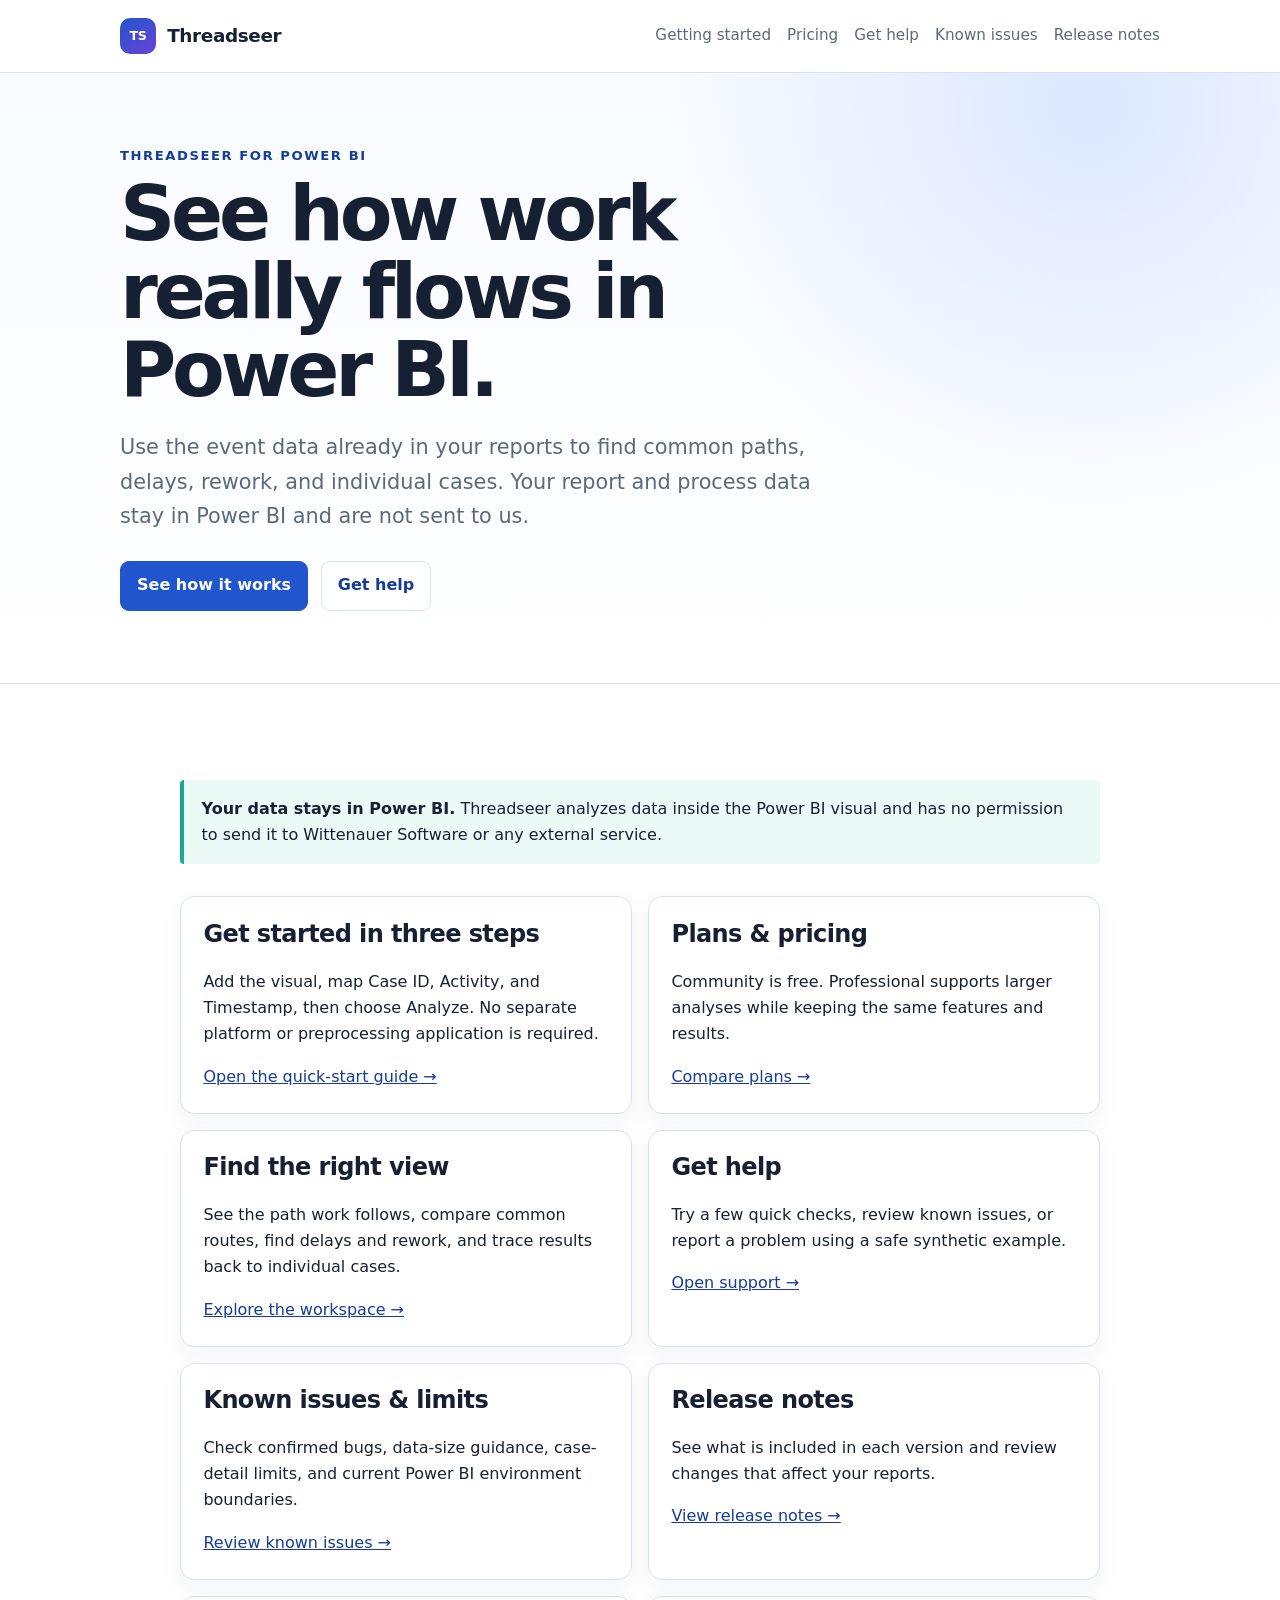
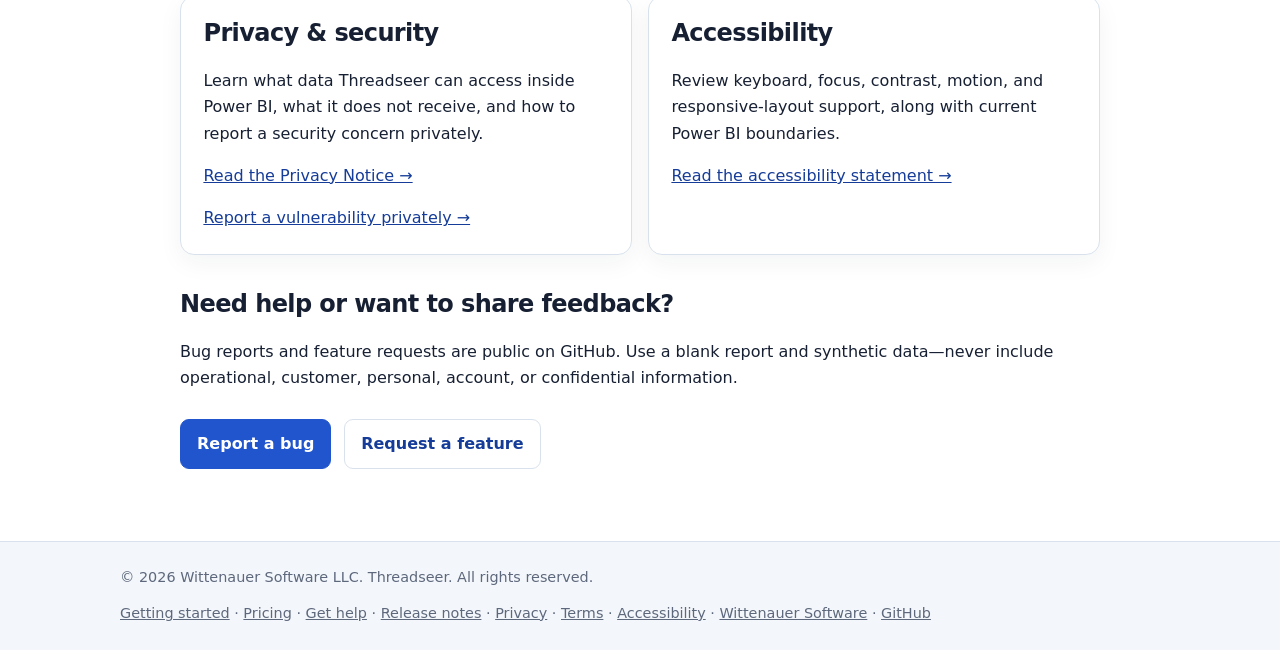
==== commit 271372d9: "Simplify the support homepage headline" ====
--- a/docs/index.html
+++ b/docs/index.html
@@ -18,7 +18,7 @@
   <main id="main">
     <section class="hero"><div class="hero-inner">
       <div class="eyebrow">Threadseer for Power BI</div>
-      <h1>See how work really flows—directly in Power BI.</h1>
+      <h1>See how work really flows in Power BI.</h1>
       <p class="lede">Use the event data already in your reports to find common paths, delays, rework, and individual cases. Your report and process data stay in Power BI and are not sent to us.</p>
       <div class="actions"><a class="button" href="./getting-started/">See how it works</a><a class="button secondary" href="./support/">Get help</a></div>
     </div></section>
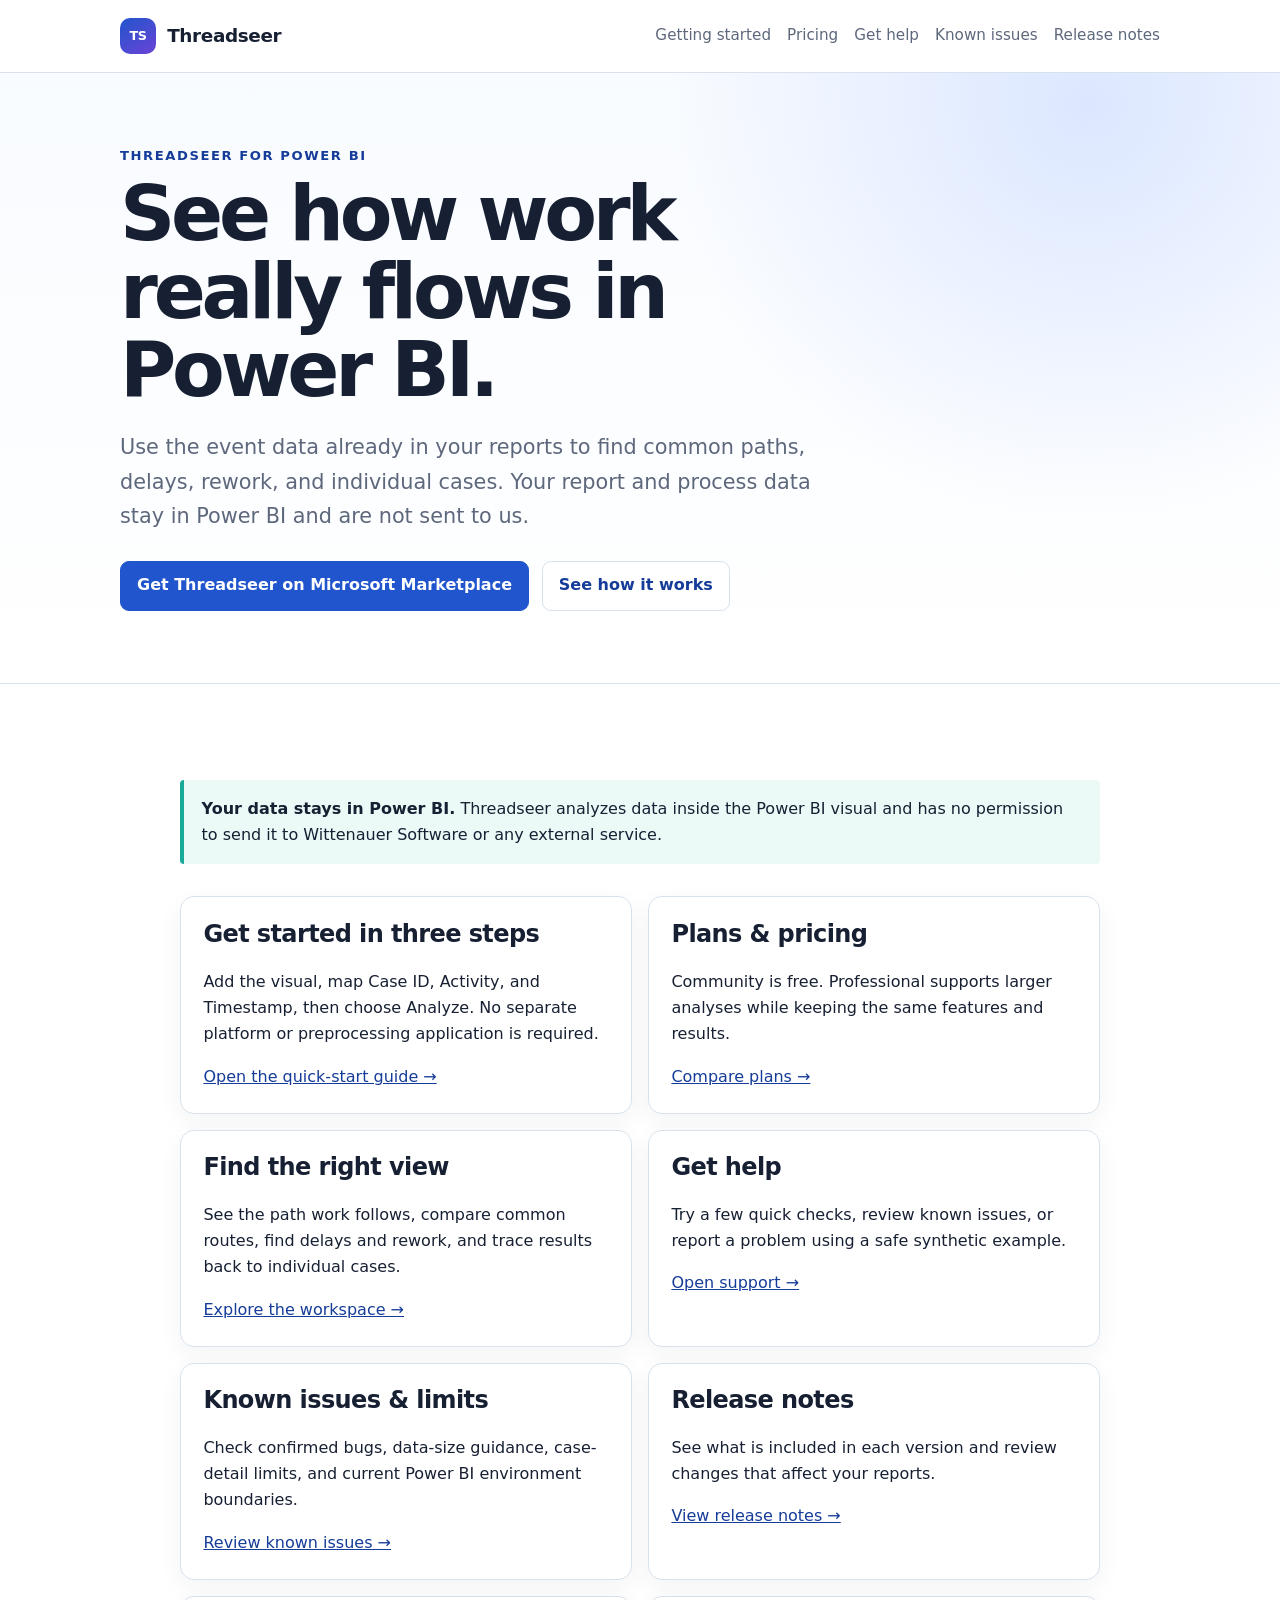
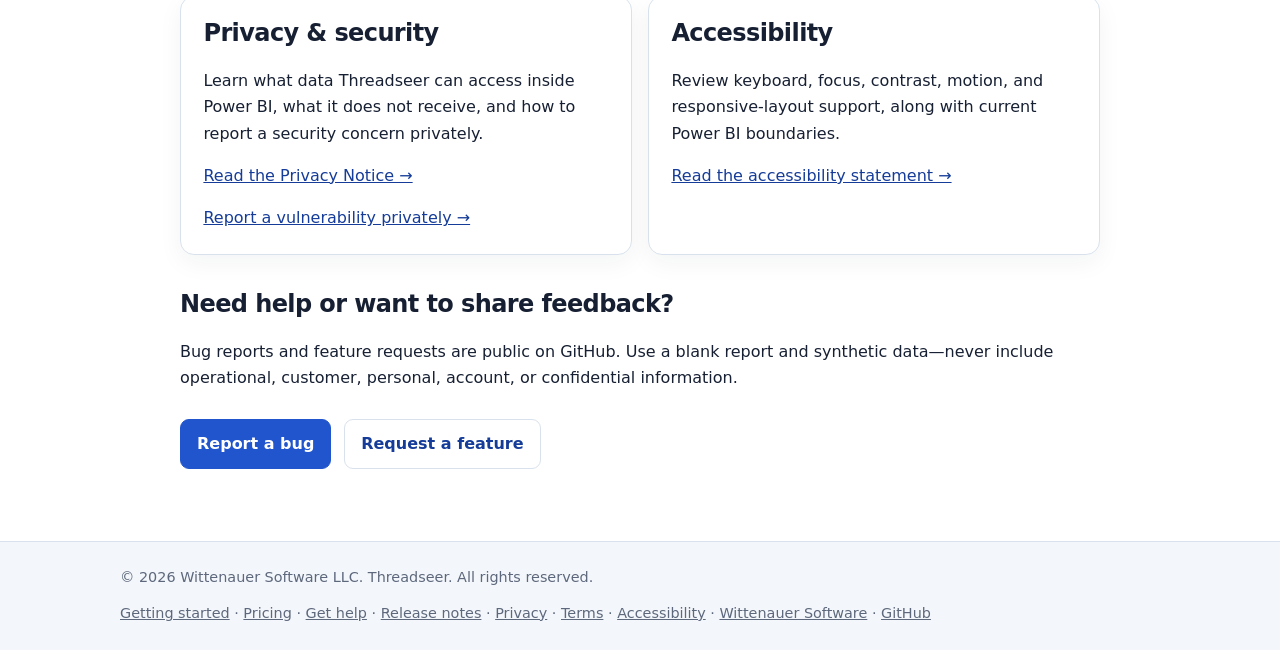
==== commit 1aad8fb2: "Link support setup and pricing to the live Marketplace listing" ====
--- a/docs/index.html
+++ b/docs/index.html
@@ -20,7 +20,7 @@
       <div class="eyebrow">Threadseer for Power BI</div>
       <h1>See how work really flows in Power BI.</h1>
       <p class="lede">Use the event data already in your reports to find common paths, delays, rework, and individual cases. Your report and process data stay in Power BI and are not sent to us.</p>
-      <div class="actions"><a class="button" href="./getting-started/">See how it works</a><a class="button secondary" href="./support/">Get help</a></div>
+      <div class="actions"><a class="button" href="https://marketplace.microsoft.com/en-us/product/threadseer.threadseer?tab=Overview">Get Threadseer on Microsoft Marketplace</a><a class="button secondary" href="./getting-started/">See how it works</a></div>
     </div></section>
     <section class="content" aria-label="Threadseer resources">
       <div class="notice"><strong>Your data stays in Power BI.</strong> Threadseer analyzes data inside the Power BI visual and has no permission to send it to Wittenauer Software or any external service.</div>
